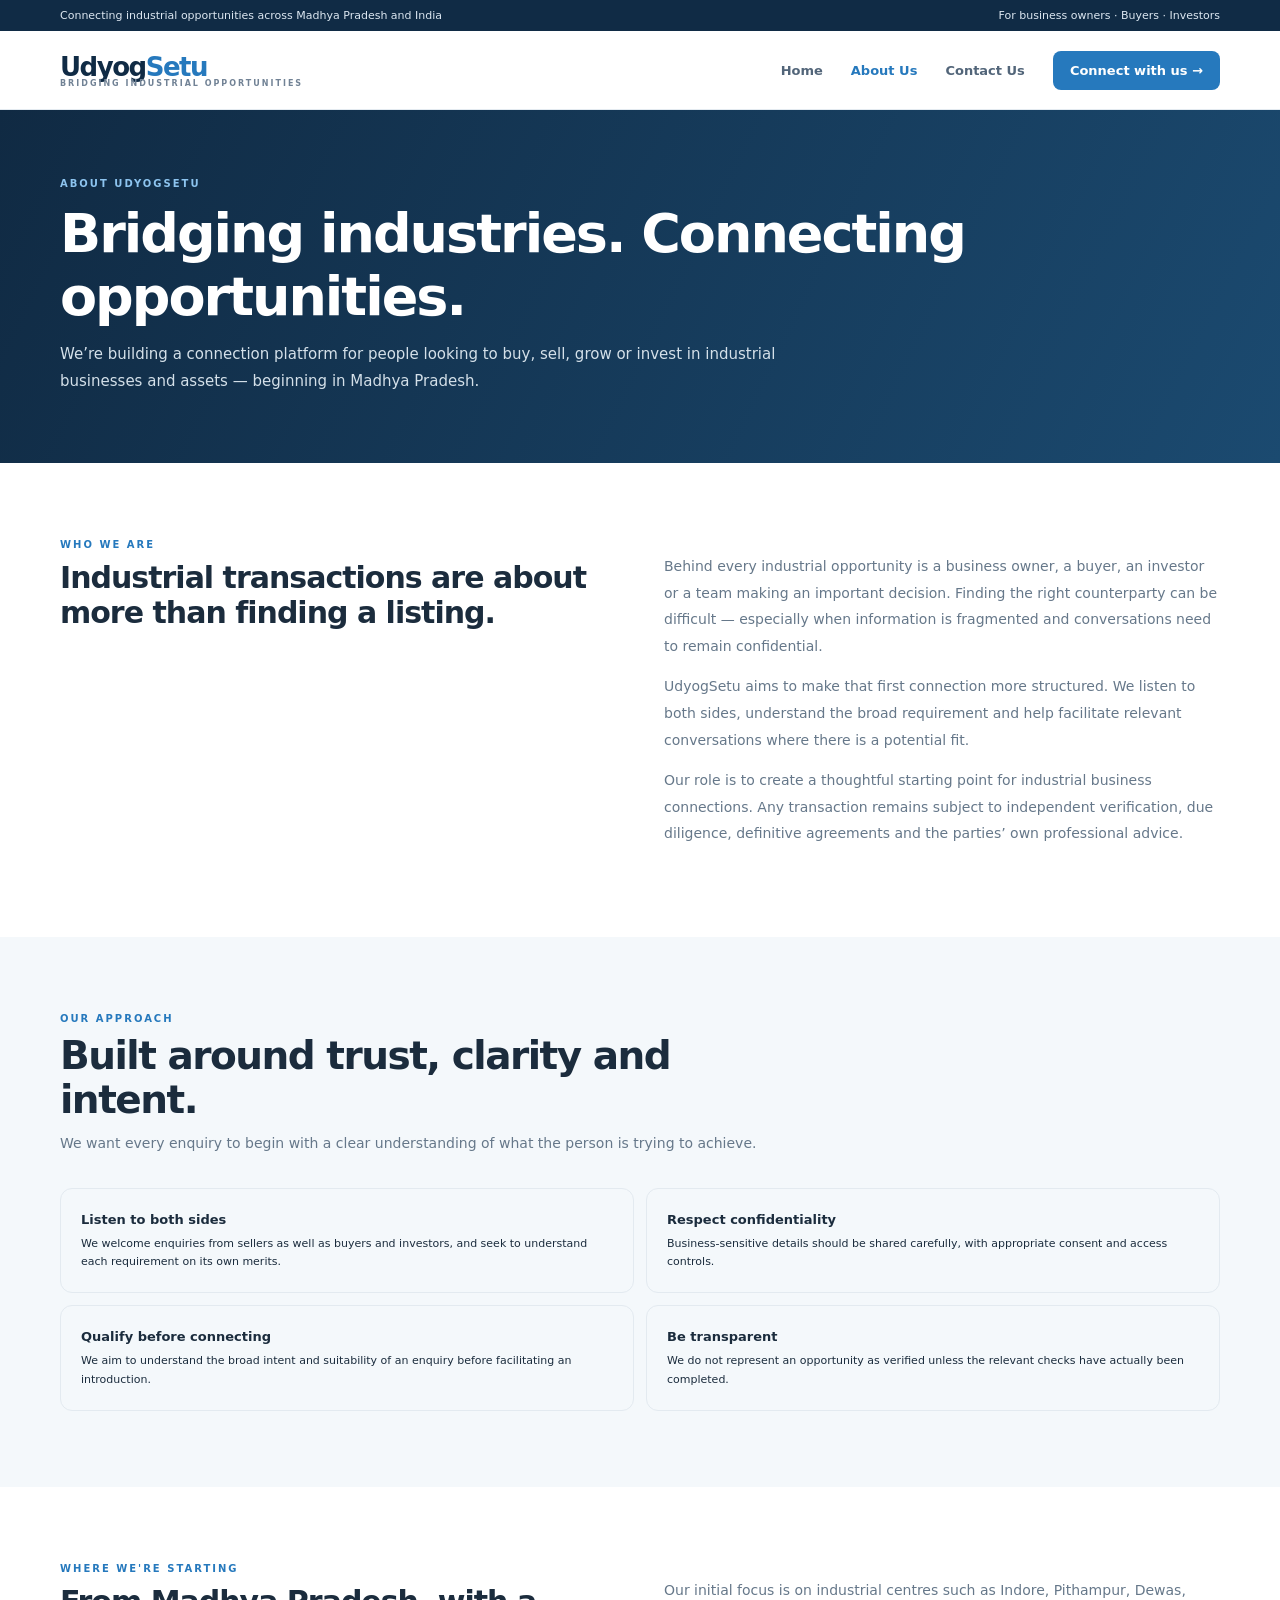
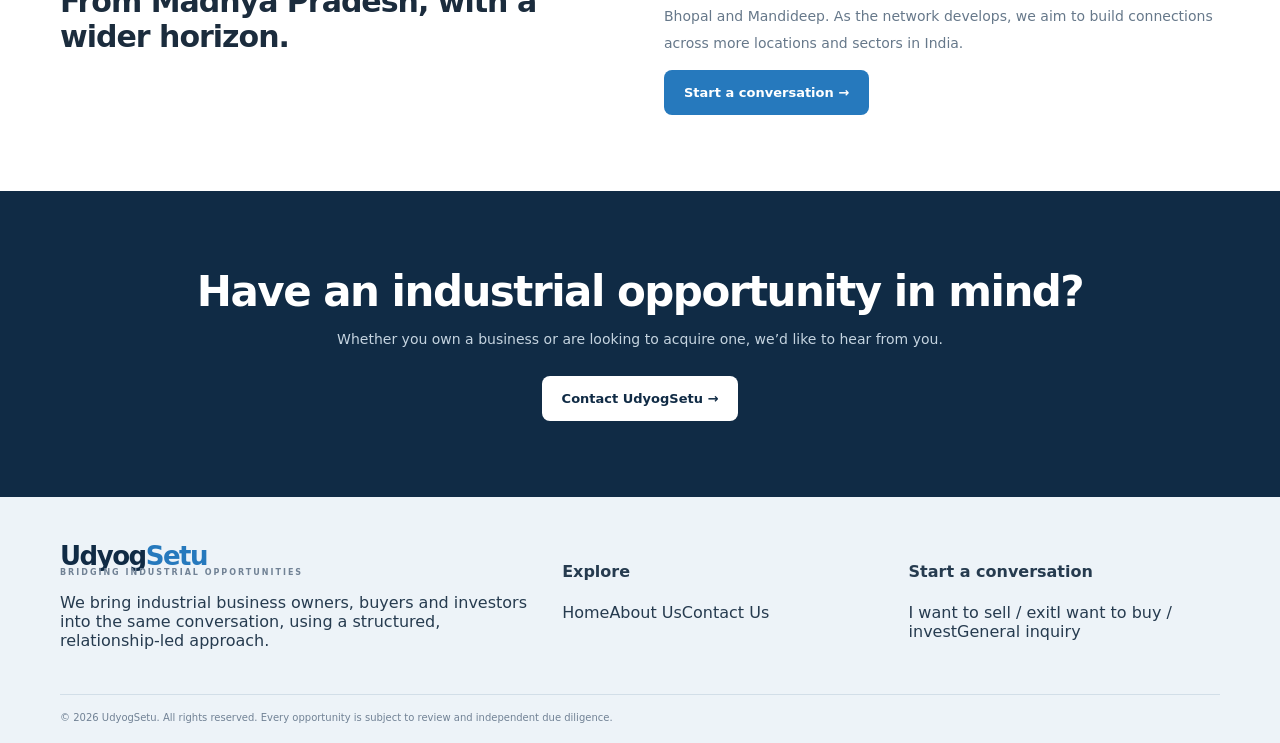
==== about.html @ 481f6bbe "Add files via upload" ====
<!doctype html>
<html lang="en"><head><meta charset="utf-8"><meta name="viewport" content="width=device-width,initial-scale=1"><meta name="description" content="Learn about UdyogSetu and our approach to connecting industrial business owners, buyers and investors."><title>About Us | UdyogSetu</title><link rel="stylesheet" href="styles.css"></head><body>

<div class="topline"><div class="wrap"><span>Connecting industrial opportunities across Madhya Pradesh and India</span><span>For business owners · Buyers · Investors</span></div></div>
<header><div class="wrap nav">
<a class="brand" href="index.html">Udyog<span>Setu</span><small>BRIDGING INDUSTRIAL OPPORTUNITIES</small></a>
<nav class="navlinks">
<a class="" href="index.html">Home</a>
<a class="active" href="about.html">About Us</a>
<a class="" href="contact.html">Contact Us</a>
<a class="nav-cta" href="contact.html">Connect with us →</a>
</nav></div></header>
<main><section class="page-hero"><div class="wrap"><div class="eyebrow">About UdyogSetu</div><h1>Bridging industries. Connecting opportunities.</h1><p>We’re building a connection platform for people looking to buy, sell, grow or invest in industrial businesses and assets — beginning in Madhya Pradesh.</p></div></section>
<section><div class="wrap story-grid"><div><div class="kicker">Who we are</div><h2>Industrial transactions are about more than finding a listing.</h2></div><div><p>Behind every industrial opportunity is a business owner, a buyer, an investor or a team making an important decision. Finding the right counterparty can be difficult — especially when information is fragmented and conversations need to remain confidential.</p><p>UdyogSetu aims to make that first connection more structured. We listen to both sides, understand the broad requirement and help facilitate relevant conversations where there is a potential fit.</p><p>Our role is to create a thoughtful starting point for industrial business connections. Any transaction remains subject to independent verification, due diligence, definitive agreements and the parties’ own professional advice.</p></div></div></section>
<section style="background:var(--pale)"><div class="wrap"><div class="section-head"><div class="kicker">Our approach</div><h2>Built around trust, clarity and intent.</h2><p>We want every enquiry to begin with a clear understanding of what the person is trying to achieve.</p></div><div class="principles">
<div class="principle"><b>Listen to both sides</b><p>We welcome enquiries from sellers as well as buyers and investors, and seek to understand each requirement on its own merits.</p></div>
<div class="principle"><b>Respect confidentiality</b><p>Business-sensitive details should be shared carefully, with appropriate consent and access controls.</p></div>
<div class="principle"><b>Qualify before connecting</b><p>We aim to understand the broad intent and suitability of an enquiry before facilitating an introduction.</p></div>
<div class="principle"><b>Be transparent</b><p>We do not represent an opportunity as verified unless the relevant checks have actually been completed.</p></div>
</div></div></section>
<section><div class="wrap story-grid"><div><div class="kicker">Where we're starting</div><h2>From Madhya Pradesh, with a wider horizon.</h2></div><div><p>Our initial focus is on industrial centres such as Indore, Pithampur, Dewas, Bhopal and Mandideep. As the network develops, we aim to build connections across more locations and sectors in India.</p><a class="btn primary" href="contact.html">Start a conversation →</a></div></div></section>
<section class="final-cta"><div class="wrap"><h2>Have an industrial opportunity in mind?</h2><p>Whether you own a business or are looking to acquire one, we’d like to hear from you.</p><a class="btn white" href="contact.html">Contact UdyogSetu →</a></div></section>
</main>
<footer><div class="wrap"><div class="footer-grid">
<div><a class="brand" href="index.html">Udyog<span>Setu</span><small>BRIDGING INDUSTRIAL OPPORTUNITIES</small></a><p>We bring industrial business owners, buyers and investors into the same conversation, using a structured, relationship-led approach.</p></div>
<div><h4>Explore</h4><a href="index.html">Home</a><a href="about.html">About Us</a><a href="contact.html">Contact Us</a></div>
<div><h4>Start a conversation</h4><a href="contact.html?type=seller">I want to sell / exit</a><a href="contact.html?type=buyer">I want to buy / invest</a><a href="contact.html">General inquiry</a></div>
</div><div class="copyright">© 2026 UdyogSetu. All rights reserved. Every opportunity is subject to review and independent due diligence.</div></div></footer>
</body></html>
---- styles.css ----
:root{--navy:#102b45;--blue:#2679bd;--blue2:#1b659f;--ink:#1b2c3d;--muted:#66788a;--line:#e3eaf0;--pale:#f4f8fb;--white:#fff;--gold:#d7a95b;--shadow:0 18px 48px rgba(16,43,69,.09)}
*{box-sizing:border-box}html{scroll-behavior:smooth}body{margin:0;font-family:Inter,ui-sans-serif,system-ui,-apple-system,"Segoe UI",sans-serif;color:var(--ink);background:#fff}a{color:inherit;text-decoration:none}button,input,select,textarea{font:inherit}.wrap{width:min(1160px,calc(100% - 40px));margin:auto}
.topline{background:var(--navy);color:#dce7f1;font-size:11px;padding:9px 0}.topline .wrap{display:flex;justify-content:space-between;gap:16px}
header{position:sticky;top:0;z-index:20;background:rgba(255,255,255,.96);backdrop-filter:blur(12px);border-bottom:1px solid var(--line)}.nav{height:78px;display:flex;align-items:center;justify-content:space-between}
.brand{font-weight:900;font-size:26px;letter-spacing:-1.5px;color:var(--navy)}.brand span{color:var(--blue)}.brand small{display:block;font-size:8px;letter-spacing:2px;color:#718295;font-weight:750;margin-top:-3px}
.navlinks{display:flex;align-items:center;gap:28px;font-size:13px;font-weight:700;color:#526579}.navlinks a:hover,.navlinks a.active{color:var(--blue)}.navlinks .nav-cta{padding:12px 17px;border-radius:8px;background:var(--blue);color:white}
.btn{display:inline-flex;align-items:center;justify-content:center;gap:9px;border:1px solid transparent;border-radius:8px;padding:14px 19px;font-weight:750;font-size:13px;cursor:pointer;transition:.2s}.btn.primary{background:var(--blue);color:#fff}.btn.primary:hover{background:var(--blue2);transform:translateY(-1px)}.btn.outline{border-color:#bdcbd8;color:var(--navy);background:white}.btn.outline:hover{border-color:var(--blue);color:var(--blue)}.btn.white{background:#fff;color:var(--navy)}
.hero{background:linear-gradient(116deg,#102a43 0%,#173e60 68%,#20577f 100%);color:#fff;position:relative;overflow:hidden}.hero:after{content:"";position:absolute;width:600px;height:600px;border:1px solid rgba(255,255,255,.11);border-radius:50%;right:-180px;top:-260px;box-shadow:0 0 0 60px rgba(255,255,255,.025),0 0 0 120px rgba(255,255,255,.018)}
.hero-grid{position:relative;z-index:1;display:grid;grid-template-columns:1.08fr .92fr;gap:54px;align-items:center;padding:92px 0 88px}.eyebrow,.kicker{font-size:10px;text-transform:uppercase;letter-spacing:2px;font-weight:850;color:#80b9e8}.hero h1{font-size:clamp(39px,5.2vw,64px);line-height:1.04;letter-spacing:-2.8px;margin:18px 0;max-width:680px}.hero p{font-size:16px;line-height:1.8;color:#d5e2ec;max-width:590px}.hero-actions{display:flex;gap:12px;flex-wrap:wrap;margin-top:28px}.hero .outline{background:transparent;border-color:#8299ad;color:#fff}.hero-note{font-size:11px;color:#b7c9d8;margin-top:20px}.hero-visual{height:390px;border:1px solid rgba(255,255,255,.2);border-radius:18px;overflow:hidden;position:relative;background:linear-gradient(145deg,rgba(255,255,255,.12),rgba(255,255,255,.02)),url("https://images.unsplash.com/photo-1567789884554-0b844b597180?auto=format&fit=crop&w=1200&q=85") center/cover}.visual-caption{position:absolute;left:18px;right:18px;bottom:18px;padding:17px 19px;background:rgba(9,31,50,.85);border:1px solid rgba(255,255,255,.2);border-radius:12px;backdrop-filter:blur(10px)}.visual-caption b{display:block;font-size:14px}.visual-caption span{display:block;font-size:11px;color:#d0dce6;margin-top:5px}
.proofbar{border-bottom:1px solid var(--line);background:#fff}.proofgrid{display:grid;grid-template-columns:repeat(3,1fr);gap:20px;padding:23px 0}.proof{display:flex;align-items:center;gap:12px}.proof-icon{width:38px;height:38px;display:grid;place-items:center;background:#edf5fb;color:var(--blue);border-radius:10px;font-weight:900}.proof b{display:block;font-size:13px}.proof small{display:block;color:var(--muted);font-size:11px;margin-top:3px}
section{padding:76px 0}.section-head{max-width:700px;margin-bottom:32px}.section-head h2{font-size:clamp(28px,3.5vw,39px);letter-spacing:-1.5px;line-height:1.12;margin:10px 0}.section-head p{font-size:14px;color:var(--muted);line-height:1.75;margin:0}.kicker{color:var(--blue)}
.audience-grid{display:grid;grid-template-columns:1fr 1fr;gap:18px}.audience{padding:32px;border:1px solid var(--line);border-radius:16px;background:#fff;box-shadow:var(--shadow)}.audience.buyer{background:#f1f7fc}.audience .tag{font-size:10px;letter-spacing:1.7px;text-transform:uppercase;font-weight:850;color:var(--blue)}.audience h3{font-size:25px;letter-spacing:-.8px;margin:12px 0}.audience p{font-size:13px;line-height:1.75;color:var(--muted);max-width:490px}.audience ul{padding-left:18px;color:#526579;font-size:12px;line-height:2;margin:17px 0 22px}
.categories{background:var(--pale)}.category-grid{display:grid;grid-template-columns:repeat(3,1fr);gap:13px}.category{background:#fff;border:1px solid var(--line);border-radius:12px;padding:20px}.category .symbol{width:34px;height:34px;border-radius:9px;background:#edf5fb;color:var(--blue);display:grid;place-items:center;font-weight:900}.category h3{font-size:14px;margin:14px 0 6px}.category p{font-size:11px;line-height:1.6;color:var(--muted);margin:0}
.process-grid{display:grid;grid-template-columns:repeat(4,1fr);gap:14px}.process{border:1px solid var(--line);border-radius:12px;padding:22px}.process .number{font-size:11px;color:var(--blue);font-weight:900;letter-spacing:1px}.process h3{font-size:15px;margin:14px 0 8px}.process p{font-size:12px;line-height:1.7;color:var(--muted);margin:0}
.location-band{background:#edf5fb;padding:37px 0}.location-band .wrap{display:flex;align-items:center;justify-content:space-between;gap:30px}.location-band h2{font-size:22px;letter-spacing:-.6px;margin:0 0 7px}.location-band p{font-size:12px;color:var(--muted);margin:0}.chips{display:flex;gap:8px;flex-wrap:wrap}.chip{border:1px solid #d3e0eb;background:#fff;padding:9px 12px;border-radius:99px;font-size:11px;font-weight:750;color:#526579}
.final-cta{background:var(--navy);color:white;text-align:center}.final-cta h2{font-size:clamp(28px,4vw,42px);letter-spacing:-1.5px;margin:0 0 12px}.final-cta p{font-size:14px;color:#c5d4e0;line-height:1.7;max-width:650px;margin:0 auto 24px}
.page-hero{background:linear-gradient(116deg,#102a43,#1b4a70);color:white;padding:68px 0}.page-hero .eyebrow{color:#8dc4ef}.page-hero h1{font-size:clamp(36px,5vw,54px);letter-spacing:-2px;margin:13px 0}.page-hero p{color:#d4e0e9;font-size:15px;line-height:1.8;max-width:720px;margin:0}
.story-grid{display:grid;grid-template-columns:1fr 1fr;gap:48px;align-items:start}.story-grid h2{font-size:30px;letter-spacing:-1px;margin:10px 0}.story-grid p{font-size:14px;line-height:1.9;color:var(--muted)}.principles{display:grid;grid-template-columns:1fr 1fr;gap:12px}.principle{padding:20px;border:1px solid var(--line);border-radius:12px}.principle b{font-size:13px}.principle p{font-size:11px;line-height:1.7;margin:7px 0 0}
.contact-grid{display:grid;grid-template-columns:.8fr 1.2fr;gap:32px;align-items:start}.contact-panel{background:var(--navy);color:#fff;border-radius:15px;padding:28px}.contact-panel h2{font-size:23px;margin:0 0 12px}.contact-panel p{font-size:12px;line-height:1.8;color:#c5d4e0}.contact-point{border-top:1px solid rgba(255,255,255,.17);padding:15px 0;font-size:12px;color:#dce7ef}.contact-point b{display:block;color:#fff;margin-bottom:5px}
.form-card{border:1px solid var(--line);border-radius:15px;padding:28px;box-shadow:var(--shadow)}.form-card h2{font-size:23px;margin:0 0 7px}.form-card>p{font-size:12px;color:var(--muted);line-height:1.7;margin:0 0 20px}.form-tabs{display:flex;gap:8px;margin-bottom:20px}.form-tabs button{border:1px solid var(--line);background:#fff;color:#536779;border-radius:8px;padding:10px 14px;font-size:12px;font-weight:750;cursor:pointer}.form-tabs button[aria-pressed="true"]{background:#eaf4fb;border-color:#9dc5e4;color:var(--blue)}
.form-grid{display:grid;grid-template-columns:1fr 1fr;gap:13px}.form-group.full{grid-column:1/-1}.form-group label{display:block;font-size:11px;font-weight:750;color:#42566a;margin-bottom:6px}.field{width:100%;padding:12px;border:1px solid #dce5ec;border-radius:8px;background:#fff;color:var(--ink);font-size:12px;outline:none}.field:focus{border-color:var(--blue);box-shadow:0 0 0 3px rgba(38,121,189,.1)}textarea.field{min-height:96px;resize:vertical}.form-submit{width:100%;margin-top:16px}.form-note{font-size:10px;color:#82909d;line-height:1.6;margin-top:12px}.form-status{display:none;padding:13px;border-radius:9px;background:#edf7f1;color:#21694f;font-size:12px;line-height:1.6;margin-top:13px}.form-status.error{background:#fff1ef;color:#9a352a}
footer{background:#edf3f8;color:#263b4f;padding:44px 0 20px}.footer-grid{display:grid;grid-template-columns:1.5fr 1fr 1fr;gap:35px}.footer .brand{color:#102b45}.footer .brand span{color:#2679bd}.footer .brand small{color:#718295}.footer p{font-size:12px;line-height:1.8;color:#607487;max-width:360px}.footer h4{font-size:12px;color:#102b45;margin:5px 0 14px}.footer a:not(.brand){display:block;font-size:12px;color:#526579;margin:10px 0}.footer a:hover{color:#2679bd}.copyright{border-top:1px solid #d2dee8;margin-top:28px;padding-top:17px;font-size:10px;color:#718295}
@media(max-width:850px){.hero-grid{grid-template-columns:1fr;gap:28px;padding:65px 0}.hero-visual{height:300px}.process-grid{grid-template-columns:1fr 1fr}.location-band .wrap{display:block}.chips{margin-top:18px}.contact-grid{grid-template-columns:1fr}.story-grid{grid-template-columns:1fr;gap:20px}}
@media(max-width:600px){.wrap{width:calc(100% - 28px)}.topline .wrap span:last-child{display:none}.nav{height:68px}.brand{font-size:22px}.navlinks{gap:13px}.navlinks a:not(.nav-cta){display:none}.navlinks .nav-cta{padding:10px 12px;font-size:11px}.hero-grid{padding:50px 0}.hero h1{letter-spacing:-1.8px}.hero-visual{height:225px}.proofgrid{grid-template-columns:1fr;gap:14px}.proof{gap:10px}section{padding:55px 0}.audience-grid,.category-grid,.process-grid,.principles{grid-template-columns:1fr}.audience{padding:24px}.section-head h2{letter-spacing:-1px}.page-hero{padding:50px 0}.form-card,.contact-panel{padding:21px}.form-grid{grid-template-columns:1fr}.form-group.full{grid-column:auto}.footer-grid{grid-template-columns:1fr 1fr;gap:20px}.footer-grid>div:first-child{grid-column:1/-1}}
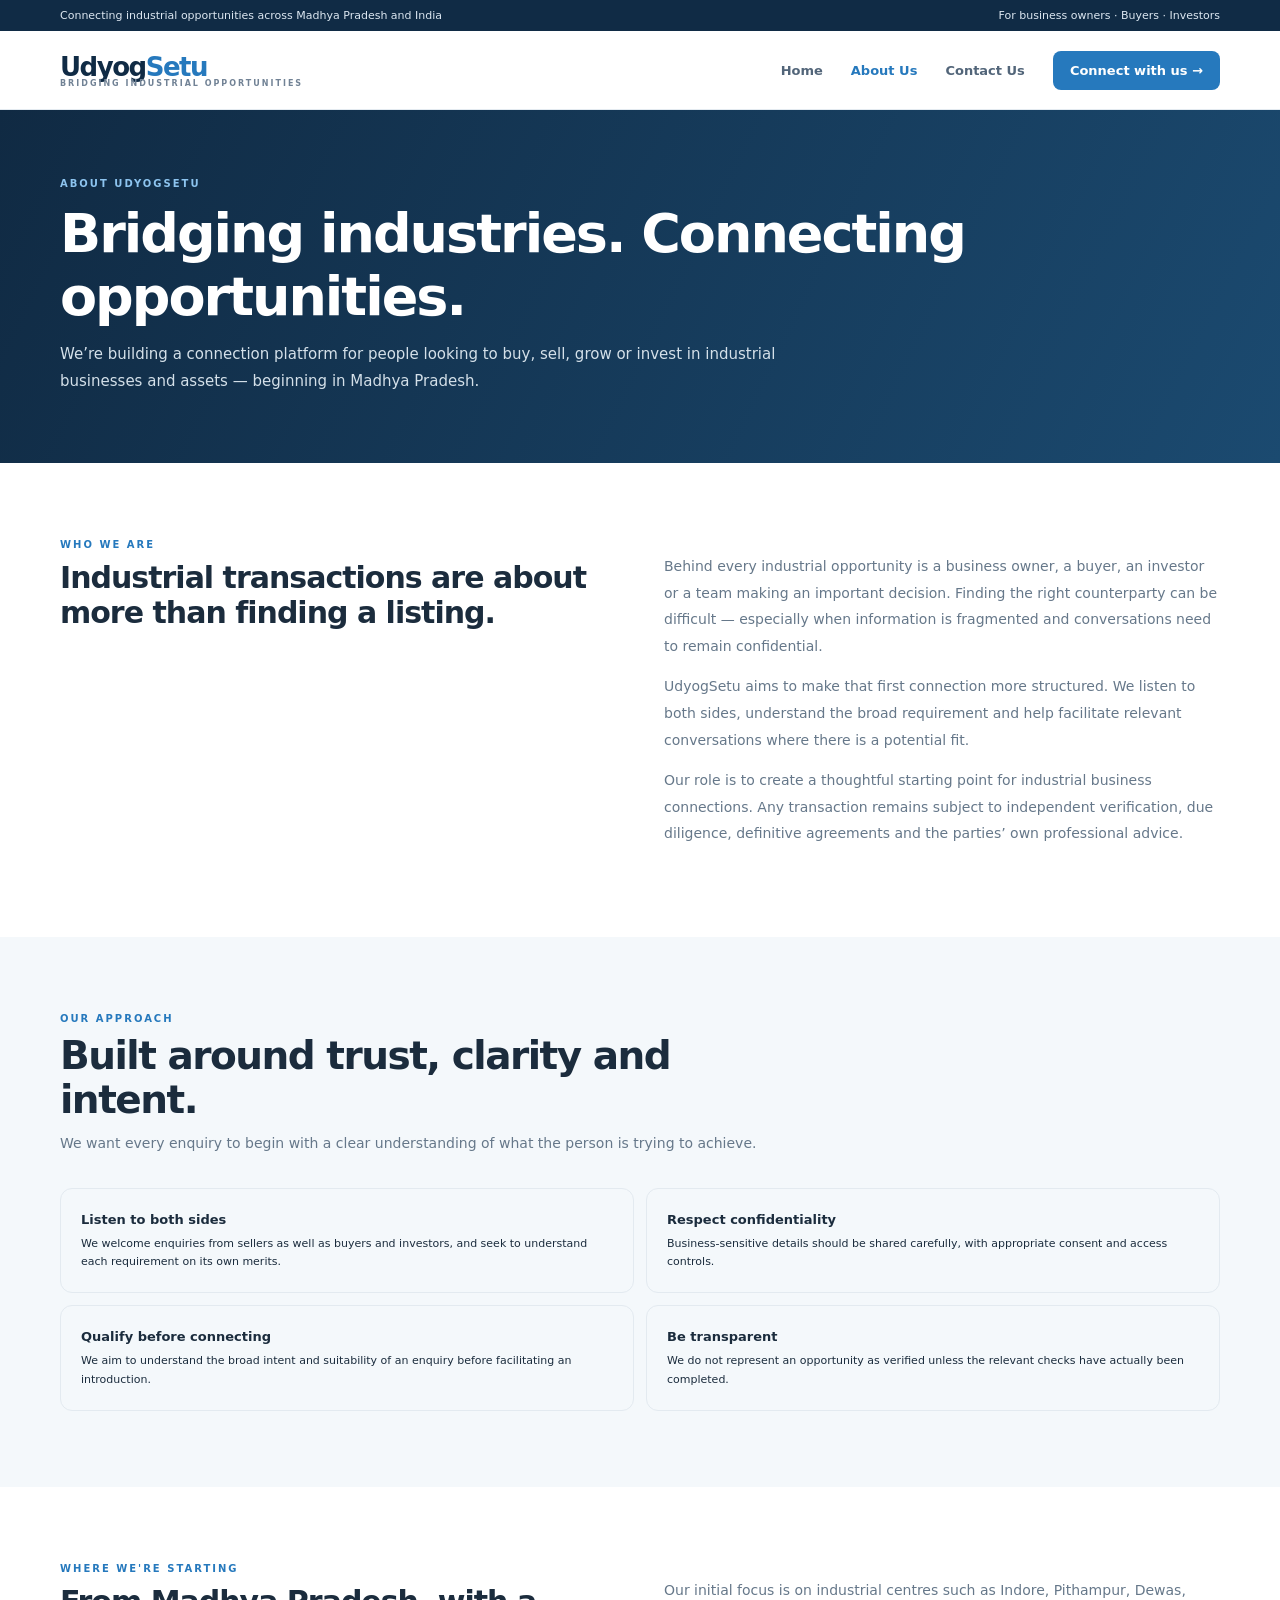
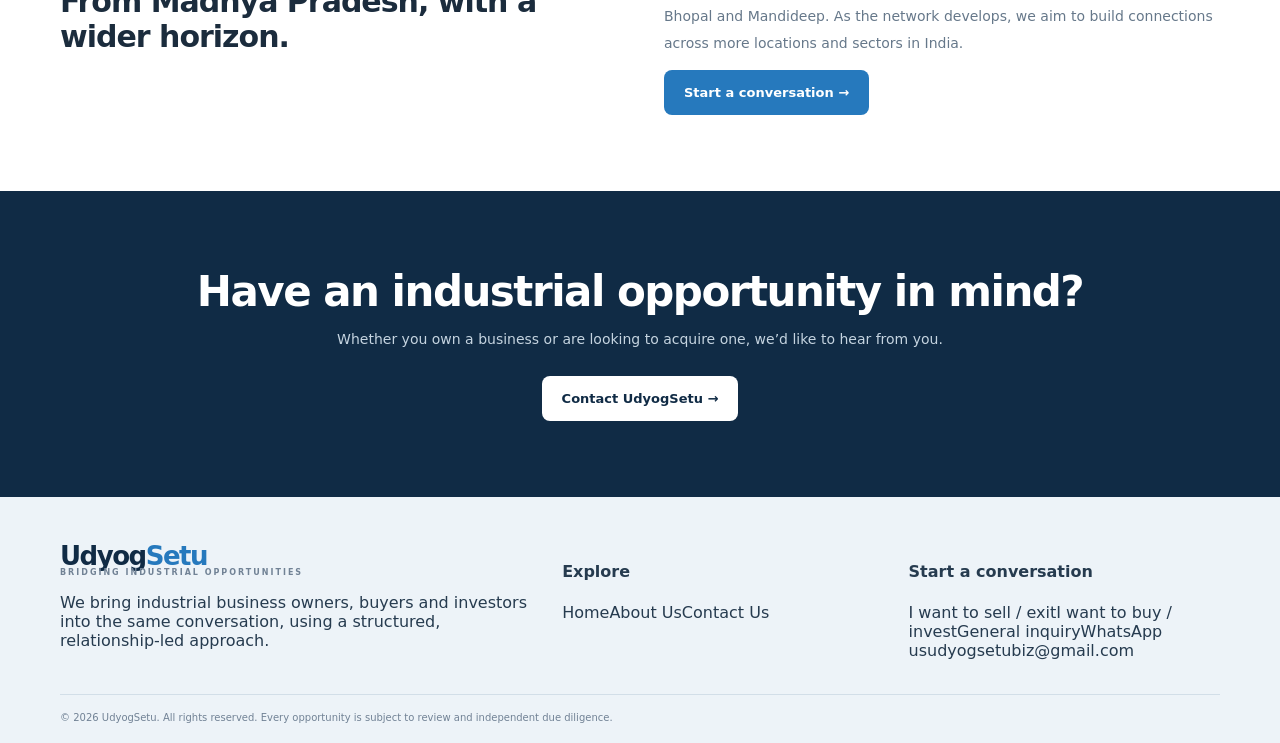
==== commit 5c88f0fe: "Add files via upload" ====
--- a/about.html
+++ b/about.html
@@ -24,6 +24,6 @@
 <footer><div class="wrap"><div class="footer-grid">
 <div><a class="brand" href="index.html">Udyog<span>Setu</span><small>BRIDGING INDUSTRIAL OPPORTUNITIES</small></a><p>We bring industrial business owners, buyers and investors into the same conversation, using a structured, relationship-led approach.</p></div>
 <div><h4>Explore</h4><a href="index.html">Home</a><a href="about.html">About Us</a><a href="contact.html">Contact Us</a></div>
-<div><h4>Start a conversation</h4><a href="contact.html?type=seller">I want to sell / exit</a><a href="contact.html?type=buyer">I want to buy / invest</a><a href="contact.html">General inquiry</a></div>
+<div><h4>Start a conversation</h4><a href="contact.html?type=seller">I want to sell / exit</a><a href="contact.html?type=buyer">I want to buy / invest</a><a href="contact.html">General inquiry</a><a href="https://wa.me/919644346000" target="_blank" rel="noopener">WhatsApp us</a><a href="mailto:udyogsetubiz@gmail.com">udyogsetubiz@gmail.com</a></div>
 </div><div class="copyright">© 2026 UdyogSetu. All rights reserved. Every opportunity is subject to review and independent due diligence.</div></div></footer>
 </body></html>
